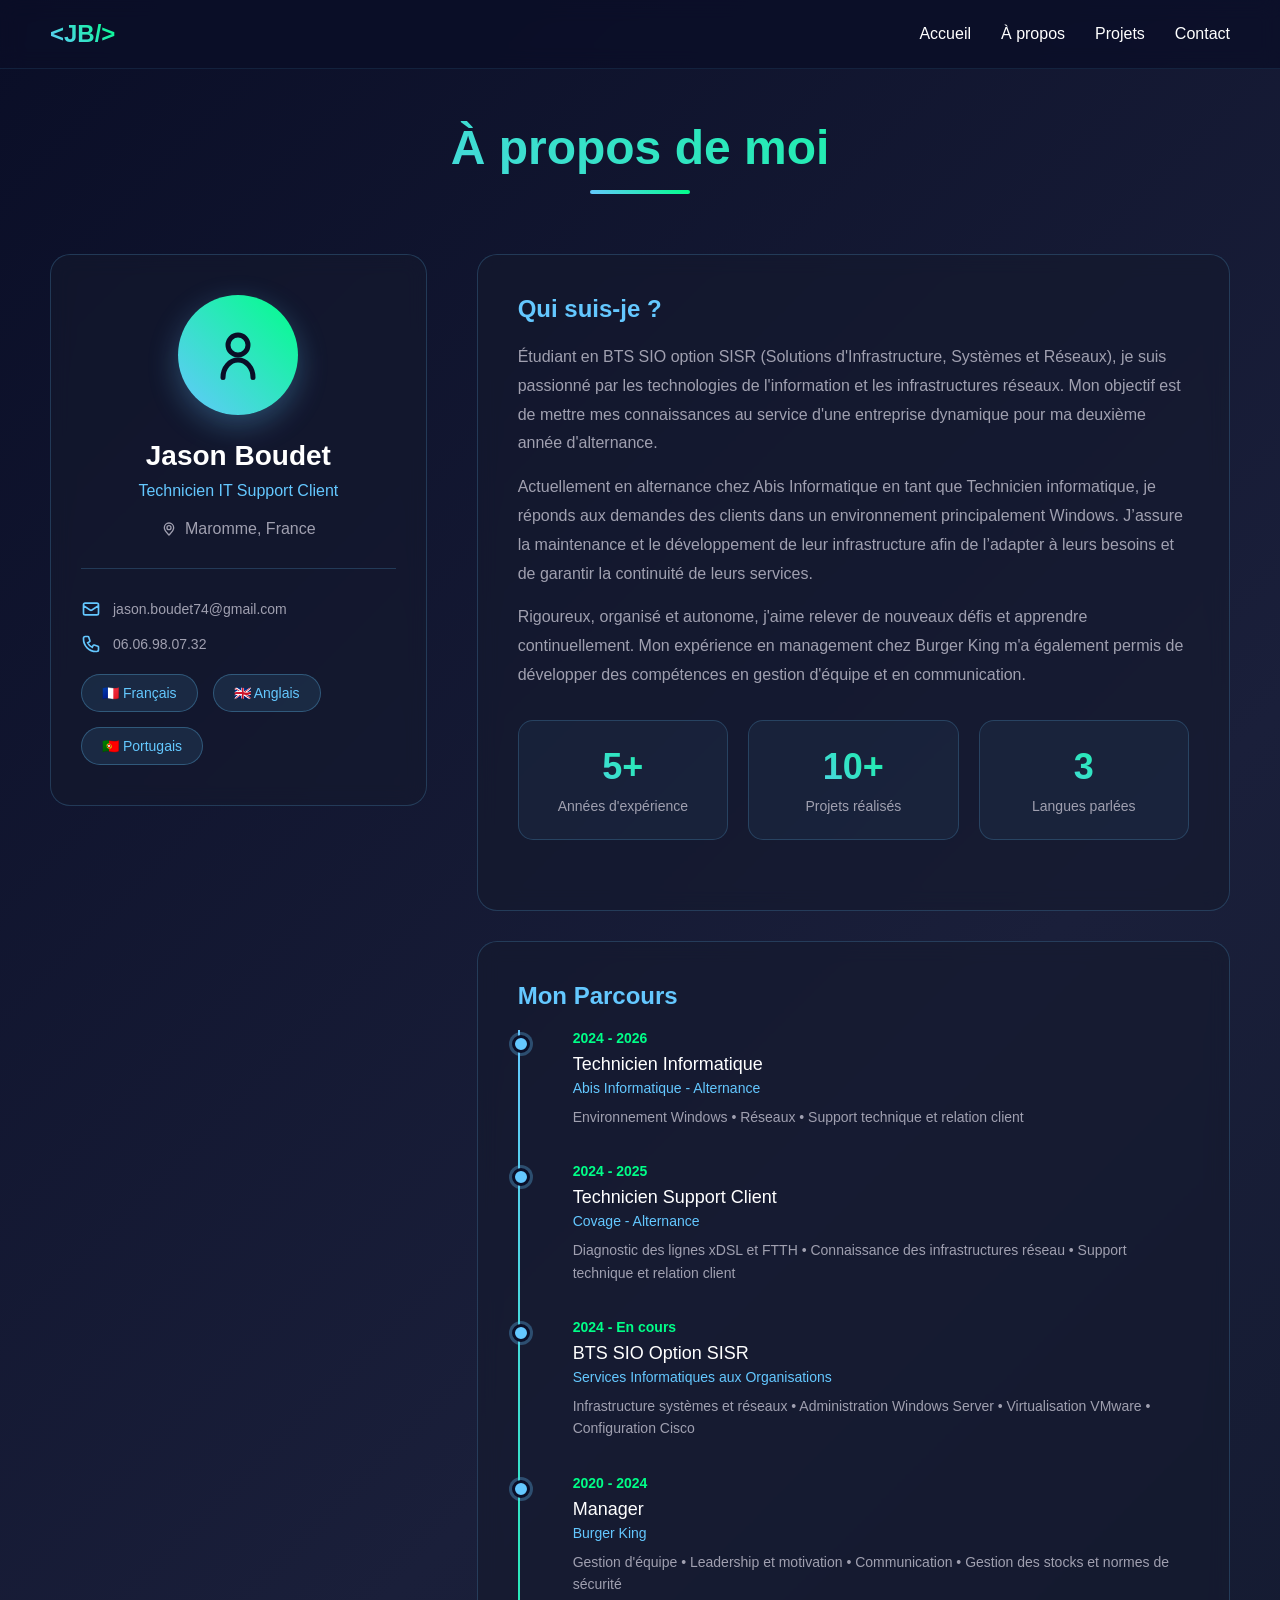
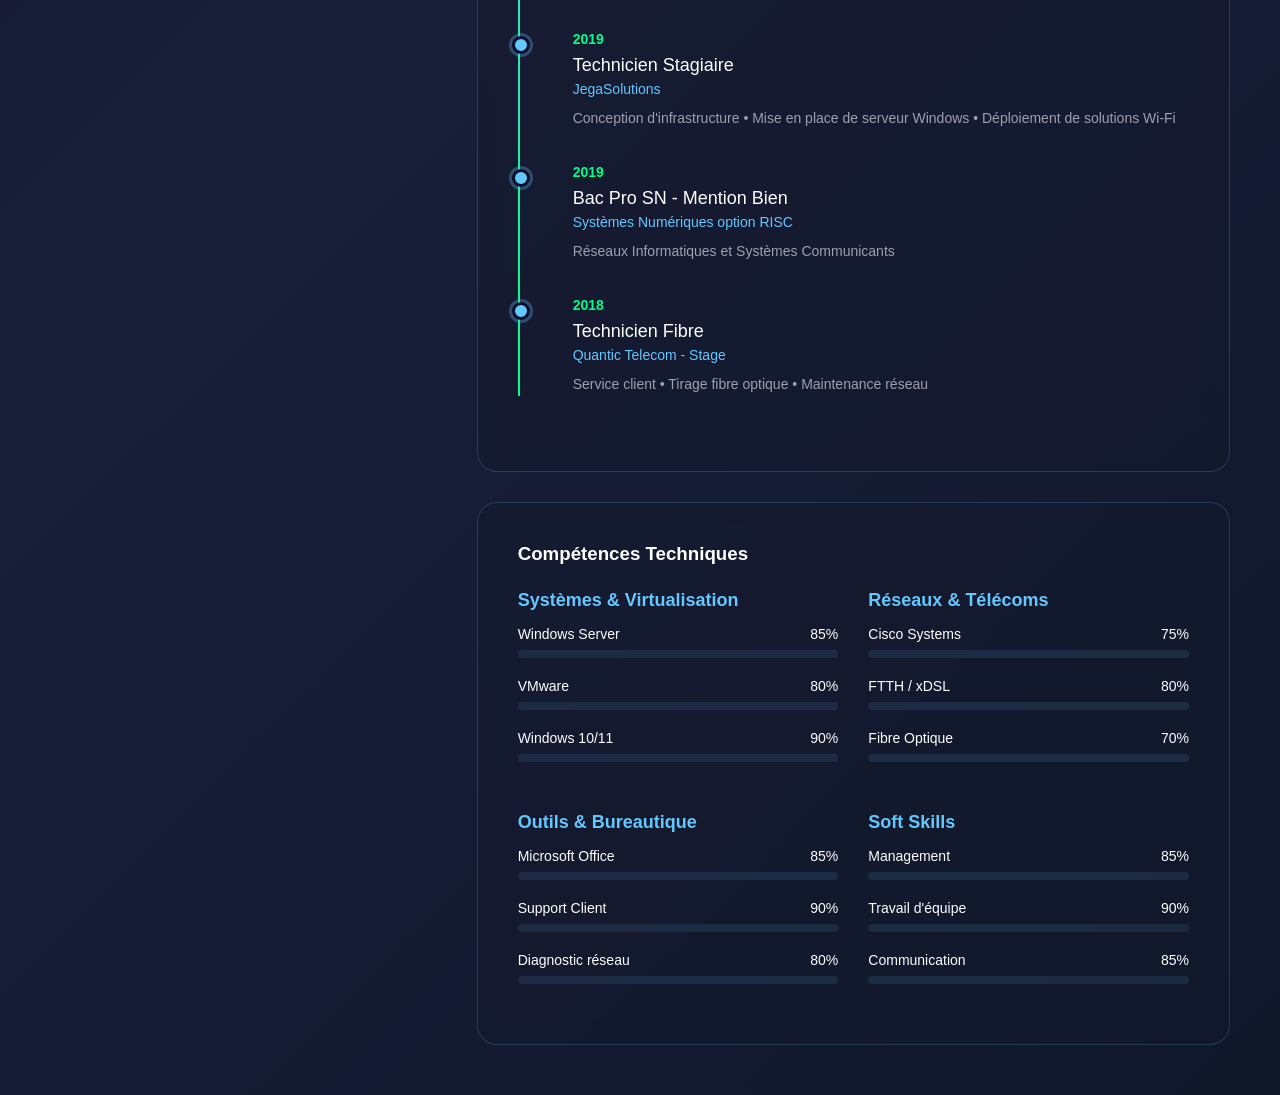
==== apropos.html @ 35ba8b25 "Add files via upload" ====
<!DOCTYPE html>
<html lang="fr">
<head>
    <meta charset="UTF-8">
    <meta name="viewport" content="width=device-width, initial-scale=1.0">
    <title>À propos - Jason Boudet</title>
    <link rel="stylesheet" href="index.css">
    <link rel="stylesheet" href="apropos.css">
</head>
<body>
    <div class="particles" id="particles"></div>
    
    <nav>
        <div class="logo">&lt;JB/&gt;</div>
        <ul class="nav-links">
            <li><a href="index.html">Accueil</a></li>
            <li><a href="about.html">À propos</a></li>
            <li><a href="ppe.html">Projets</a></li>
            <li><a href="contact.html">Contact</a></li>
        </ul>
    </nav>

    <section class="about-section">
        <div class="section-header">
            <h2 class="section-title">À propos de moi</h2>
            <div class="title-underline"></div>
        </div>

        <div class="about-container">
            <div class="about-left">
                <div class="profile-card">
                    <div class="profile-icon">
                        <svg viewBox="0 0 24 24" fill="none" xmlns="http://www.w3.org/2000/svg">
                            <circle cx="12" cy="8" r="4" stroke="currentColor" stroke-width="2"/>
                            <path d="M6 21C6 17.134 8.68629 14 12 14C15.3137 14 18 17.134 18 21" stroke="currentColor" stroke-width="2" stroke-linecap="round"/>
                        </svg>
                    </div>
                    <h3>Jason Boudet</h3>
                    <p class="role">Technicien IT Support Client</p>
                    <div class="location">
                        <svg width="16" height="16" viewBox="0 0 24 24" fill="none" xmlns="http://www.w3.org/2000/svg">
                            <path d="M12 21C15.5 17.4 19 14.1764 19 10.2C19 6.22355 15.866 3 12 3C8.13401 3 5 6.22355 5 10.2C5 14.1764 8.5 17.4 12 21Z" stroke="currentColor" stroke-width="2"/>
                            <circle cx="12" cy="10" r="3" stroke="currentColor" stroke-width="2"/>
                        </svg>
                        <span>Maromme, France</span>
                    </div>

                    <div class="contact-info">
                        <div class="contact-item">
                            <svg viewBox="0 0 24 24" fill="none" xmlns="http://www.w3.org/2000/svg">
                                <path d="M3 8L10.89 13.26C11.5334 13.672 12.4666 13.672 13.11 13.26L21 8M5 19H19C20.1046 19 21 18.1046 21 17V7C21 5.89543 20.1046 5 19 5H5C3.89543 5 3 5.89543 3 7V17C3 18.1046 3.89543 19 5 19Z" stroke="currentColor" stroke-width="2"/>
                            </svg>
                            <span>jason.boudet74@gmail.com</span>
                        </div>
                        <div class="contact-item">
                            <svg viewBox="0 0 24 24" fill="none" xmlns="http://www.w3.org/2000/svg">
                                <path d="M3 5C3 3.89543 3.89543 3 5 3H8.27924C8.70967 3 9.09181 3.27543 9.22792 3.68377L10.7257 8.17721C10.8831 8.64932 10.6694 9.16531 10.2243 9.38787L7.96701 10.5165C9.06925 12.9612 11.0388 14.9308 13.4835 16.033L14.6121 13.7757C14.8347 13.3306 15.3507 13.1169 15.8228 13.2743L20.3162 14.7721C20.7246 14.9082 21 15.2903 21 15.7208V19C21 20.1046 20.1046 21 19 21H18C9.71573 21 3 14.2843 3 6V5Z" stroke="currentColor" stroke-width="2"/>
                            </svg>
                            <span>06.06.98.07.32</span>
                        </div>
                    </div>

                    <div class="languages">
                        <div class="language-badge">🇫🇷 Français</div>
                        <div class="language-badge">🇬🇧 Anglais</div>
                        <div class="language-badge">🇵🇹 Portugais</div>
                    </div>
                </div>
            </div>

            <div class="about-right">
                <div class="about-content">
                    <h3>Qui suis-je ?</h3>
                    <p>
                        Étudiant en BTS SIO option SISR (Solutions d'Infrastructure, Systèmes et Réseaux), 
                        je suis passionné par les technologies de l'information et les infrastructures réseaux. 
                        Mon objectif est de mettre mes connaissances au service d'une entreprise dynamique pour ma deuxième année d'alternance.
                    </p>
                    <p>
                        Actuellement en alternance chez Abis Informatique en tant que Technicien informatique, 
                        je réponds aux demandes des clients dans un environnement principalement Windows. 
                        J’assure la maintenance et le développement de leur infrastructure afin de l’adapter à leurs besoins et de garantir la continuité de leurs services.
                    </p>
                    <p>
                        Rigoureux, organisé et autonome, j'aime relever de nouveaux défis et apprendre continuellement. 
                        Mon expérience en management chez Burger King m'a également permis de développer des compétences en 
                        gestion d'équipe et en communication.
                    </p>

                    <div class="stats-grid">
                        <div class="stat-card">
                            <div class="stat-number">5+</div>
                            <div class="stat-label">Années d'expérience</div>
                        </div>
                        <div class="stat-card">
                            <div class="stat-number">10+</div>
                            <div class="stat-label">Projets réalisés</div>
                        </div>
                        <div class="stat-card">
                            <div class="stat-number">3</div>
                            <div class="stat-label">Langues parlées</div>
                        </div>
                    </div>
                </div>

                <div class="about-content">
                    <h3>Mon Parcours</h3>
                    <div class="timeline">
                        <div class="timeline-item">
                            <div class="timeline-date">2024 - 2026</div>
                            <div class="timeline-title">Technicien Informatique</div>
                            <div class="timeline-company">Abis Informatique - Alternance</div>
                            <div class="timeline-desc">
                                Environnement Windows • Réseaux • Support technique et relation client 
                            </div>
                        </div>

                        <div class="timeline-item">
                            <div class="timeline-date">2024 - 2025</div>
                            <div class="timeline-title">Technicien Support Client</div>
                            <div class="timeline-company">Covage - Alternance</div>
                            <div class="timeline-desc">
                                Diagnostic des lignes xDSL et FTTH • Connaissance des infrastructures réseau • 
                                Support technique et relation client
                            </div>
                        </div>

                        <div class="timeline-item">
                            <div class="timeline-date">2024 - En cours</div>
                            <div class="timeline-title">BTS SIO Option SISR</div>
                            <div class="timeline-company">Services Informatiques aux Organisations</div>
                            <div class="timeline-desc">
                                Infrastructure systèmes et réseaux • Administration Windows Server • 
                                Virtualisation VMware • Configuration Cisco
                            </div>
                        </div>

                        <div class="timeline-item">
                            <div class="timeline-date">2020 - 2024</div>
                            <div class="timeline-title">Manager</div>
                            <div class="timeline-company">Burger King</div>
                            <div class="timeline-desc">
                                Gestion d'équipe • Leadership et motivation • Communication • 
                                Gestion des stocks et normes de sécurité
                            </div>
                        </div>

                        <div class="timeline-item">
                            <div class="timeline-date">2019</div>
                            <div class="timeline-title">Technicien Stagiaire</div>
                            <div class="timeline-company">JegaSolutions</div>
                            <div class="timeline-desc">
                                Conception d'infrastructure • Mise en place de serveur Windows • 
                                Déploiement de solutions Wi-Fi
                            </div>
                        </div>

                        <div class="timeline-item">
                            <div class="timeline-date">2019</div>
                            <div class="timeline-title">Bac Pro SN - Mention Bien</div>
                            <div class="timeline-company">Systèmes Numériques option RISC</div>
                            <div class="timeline-desc">
                                Réseaux Informatiques et Systèmes Communicants
                            </div>
                        </div>

                        <div class="timeline-item">
                            <div class="timeline-date">2018</div>
                            <div class="timeline-title">Technicien Fibre</div>
                            <div class="timeline-company">Quantic Telecom - Stage</div>
                            <div class="timeline-desc">
                                Service client • Tirage fibre optique • Maintenance réseau
                            </div>
                        </div>
                    </div>
                </div>

                <div class="skills-section">
                    <h3>Compétences Techniques</h3>
                    <div class="skills-grid">
                        <div class="skill-category">
                            <h4>Systèmes & Virtualisation</h4>
                            <div class="skill-item">
                                <div class="skill-name">
                                    <span>Windows Server</span>
                                    <span>85%</span>
                                </div>
                                <div class="skill-bar">
                                    <div class="skill-progress" style="width: 0%" data-width="85%"></div>
                                </div>
                            </div>
                            <div class="skill-item">
                                <div class="skill-name">
                                    <span>VMware</span>
                                    <span>80%</span>
                                </div>
                                <div class="skill-bar">
                                    <div class="skill-progress" style="width: 0%" data-width="80%"></div>
                                </div>
                            </div>
                            <div class="skill-item">
                                <div class="skill-name">
                                    <span>Windows 10/11</span>
                                    <span>90%</span>
                                </div>
                                <div class="skill-bar">
                                    <div class="skill-progress" style="width: 0%" data-width="90%"></div>
                                </div>
                            </div>
                        </div>

                        <div class="skill-category">
                            <h4>Réseaux & Télécoms</h4>
                            <div class="skill-item">
                                <div class="skill-name">
                                    <span>Cisco Systems</span>
                                    <span>75%</span>
                                </div>
                                <div class="skill-bar">
                                    <div class="skill-progress" style="width: 0%" data-width="75%"></div>
                                </div>
                            </div>
                            <div class="skill-item">
                                <div class="skill-name">
                                    <span>FTTH / xDSL</span>
                                    <span>80%</span>
                                </div>
                                <div class="skill-bar">
                                    <div class="skill-progress" style="width: 0%" data-width="80%"></div>
                                </div>
                            </div>
                            <div class="skill-item">
                                <div class="skill-name">
                                    <span>Fibre Optique</span>
                                    <span>70%</span>
                                </div>
                                <div class="skill-bar">
                                    <div class="skill-progress" style="width: 0%" data-width="70%"></div>
                                </div>
                            </div>
                        </div>

                        <div class="skill-category">
                            <h4>Outils & Bureautique</h4>
                            <div class="skill-item">
                                <div class="skill-name">
                                    <span>Microsoft Office</span>
                                    <span>85%</span>
                                </div>
                                <div class="skill-bar">
                                    <div class="skill-progress" style="width: 0%" data-width="85%"></div>
                                </div>
                            </div>
                            <div class="skill-item">
                                <div class="skill-name">
                                    <span>Support Client</span>
                                    <span>90%</span>
                                </div>
                                <div class="skill-bar">
                                    <div class="skill-progress" style="width: 0%" data-width="90%"></div>
                                </div>
                            </div>
                            <div class="skill-item">
                                <div class="skill-name">
                                    <span>Diagnostic réseau</span>
                                    <span>80%</span>
                                </div>
                                <div class="skill-bar">
                                    <div class="skill-progress" style="width: 0%" data-width="80%"></div>
                                </div>
                            </div>
                        </div>

                        <div class="skill-category">
                            <h4>Soft Skills</h4>
                            <div class="skill-item">
                                <div class="skill-name">
                                    <span>Management</span>
                                    <span>85%</span>
                                </div>
                                <div class="skill-bar">
                                    <div class="skill-progress" style="width: 0%" data-width="85%"></div>
                                </div>
                            </div>
                            <div class="skill-item">
                                <div class="skill-name">
                                    <span>Travail d'équipe</span>
                                    <span>90%</span>
                                </div>
                                <div class="skill-bar">
                                    <div class="skill-progress" style="width: 0%" data-width="90%"></div>
                                </div>
                            </div>
                            <div class="skill-item">
                                <div class="skill-name">
                                    <span>Communication</span>
                                    <span>85%</span>
                                </div>
                                <div class="skill-bar">
                                    <div class="skill-progress" style="width: 0%" data-width="85%"></div>
                                </div>
                            </div>
                        </div>
                    </div>
                </div>
            </div>
        </div>
    </section>
<script src="apropos.js"></script>

</body>
</html>
---- index.css ----
* {
            margin: 0;
            padding: 0;
            box-sizing: border-box;
        }

        body {
            font-family: 'Segoe UI', Tahoma, Geneva, Verdana, sans-serif;
            background: linear-gradient(135deg, #0a0e27 0%, #1a1f3a 50%, #0f1729 100%);
            color: #fff;
            overflow-x: hidden;
        }

        .particles {
            position: fixed;
            top: 0;
            left: 0;
            width: 100%;
            height: 100%;
            z-index: 0;
            pointer-events: none;
        }

        .particle {
            position: absolute;
            background: rgba(100, 200, 255, 0.5);
            border-radius: 50%;
            animation: float 15s infinite ease-in-out;
        }

        @keyframes float {
            0%, 100% { transform: translateY(0) translateX(0); opacity: 0; }
            10% { opacity: 1; }
            90% { opacity: 1; }
            100% { transform: translateY(-100vh) translateX(50px); opacity: 0; }
        }

        nav {
            position: fixed;
            top: 0;
            width: 100%;
            padding: 20px 50px;
            display: flex;
            justify-content: space-between;
            align-items: center;
            z-index: 1000;
            background: rgba(10, 14, 39, 0.8);
            backdrop-filter: blur(10px);
            border-bottom: 1px solid rgba(100, 200, 255, 0.1);
        }

        .logo {
            font-size: 24px;
            font-weight: bold;
            background: linear-gradient(45deg, #64c8ff, #00ff88);
            -webkit-background-clip: text;
            -webkit-text-fill-color: transparent;
            background-clip: text;
        }

        .nav-links {
            display: flex;
            gap: 30px;
            list-style: none;
        }

        .nav-links a {
            color: #fff;
            text-decoration: none;
            font-size: 16px;
            transition: all 0.3s;
            position: relative;
        }

        .nav-links a::after {
            content: '';
            position: absolute;
            bottom: -5px;
            left: 0;
            width: 0;
            height: 2px;
            background: linear-gradient(45deg, #64c8ff, #00ff88);
            transition: width 0.3s;
        }

        .nav-links a:hover::after {
            width: 100%;
        }

        .hero {
            position: relative;
            min-height: 100vh;
            display: flex;
            align-items: center;
            justify-content: center;
            padding: 100px 50px 50px;
            z-index: 1;
        }

        .hero-content {
            max-width: 1200px;
            display: grid;
            grid-template-columns: 1fr 1fr;
            gap: 80px;
            align-items: center;
        }

        .hero-text {
            opacity: 0;
            animation: fadeInUp 1s forwards 0.3s;
        }

        @keyframes fadeInUp {
            to {
                opacity: 1;
                transform: translateY(0);
            }
            from {
                opacity: 0;
                transform: translateY(30px);
            }
        }

        .hero-text h1 {
            font-size: 56px;
            margin-bottom: 20px;
            line-height: 1.2;
        }

        .gradient-text {
            background: linear-gradient(45deg, #64c8ff, #00ff88);
            -webkit-background-clip: text;
            -webkit-text-fill-color: transparent;
            background-clip: text;
        }

        .hero-text p {
            font-size: 20px;
            color: #a0a0b0;
            margin-bottom: 30px;
            line-height: 1.6;
        }

        .cta-buttons {
            display: flex;
            gap: 20px;
        }

        .btn {
            padding: 15px 35px;
            border: none;
            border-radius: 50px;
            font-size: 16px;
            font-weight: 600;
            cursor: pointer;
            transition: all 0.3s;
            text-decoration: none;
            display: inline-block;
        }

        .btn-primary {
            background: linear-gradient(45deg, #64c8ff, #00ff88);
            color: #0a0e27;
            box-shadow: 0 10px 30px rgba(100, 200, 255, 0.3);
        }

        .btn-primary:hover {
            transform: translateY(-3px);
            box-shadow: 0 15px 40px rgba(100, 200, 255, 0.5);
        }

        .btn-secondary {
            background: transparent;
            color: #fff;
            border: 2px solid #64c8ff;
        }

        .btn-secondary:hover {
            background: rgba(100, 200, 255, 0.1);
            transform: translateY(-3px);
        }

        .hero-visual {
            position: relative;
            opacity: 0;
            animation: fadeInUp 1s forwards 0.6s;
        }

        .code-window {
            background: rgba(20, 25, 45, 0.9);
            border-radius: 15px;
            padding: 20px;
            border: 1px solid rgba(100, 200, 255, 0.2);
            box-shadow: 0 20px 60px rgba(0, 0, 0, 0.5);
        }

        .window-header {
            display: flex;
            gap: 8px;
            margin-bottom: 15px;
        }

        .window-dot {
            width: 12px;
            height: 12px;
            border-radius: 50%;
        }

        .dot-red { background: #ff5f56; }
        .dot-yellow { background: #ffbd2e; }
        .dot-green { background: #27c93f; }

        .code-content {
            font-family: 'Courier New', monospace;
            font-size: 14px;
            line-height: 1.8;
            color: #64c8ff;
        }

        .code-line {
            opacity: 0;
            animation: typeIn 0.5s forwards;
        }

        .code-line:nth-child(1) { animation-delay: 1s; }
        .code-line:nth-child(2) { animation-delay: 1.3s; }
        .code-line:nth-child(3) { animation-delay: 1.6s; }
        .code-line:nth-child(4) { animation-delay: 1.9s; }
        .code-line:nth-child(5) { animation-delay: 2.2s; }

        @keyframes typeIn {
            to { opacity: 1; }
        }

        .keyword { color: #ff79c6; }
        .function { color: #50fa7b; }
        .string { color: #f1fa8c; }
        .comment { color: #6272a4; }

        .skills-badges {
            display: flex;
            flex-wrap: wrap;
            gap: 10px;
            margin-top: 30px;
        }

        .badge {
            padding: 8px 16px;
            background: rgba(100, 200, 255, 0.1);
            border: 1px solid rgba(100, 200, 255, 0.3);
            border-radius: 20px;
            font-size: 14px;
            color: #64c8ff;
            transition: all 0.3s;
        }

        .badge:hover {
            background: rgba(100, 200, 255, 0.2);
            transform: translateY(-2px);
        }

        .floating-shapes {
            position: absolute;
            width: 100%;
            height: 100%;
            pointer-events: none;
        }

        .shape {
            position: absolute;
            border: 2px solid rgba(100, 200, 255, 0.2);
            border-radius: 20px;
            animation: rotate 20s infinite linear;
        }

        .shape1 {
            width: 200px;
            height: 200px;
            top: 10%;
            right: 10%;
            animation-duration: 25s;
        }

        .shape2 {
            width: 150px;
            height: 150px;
            bottom: 15%;
            left: 5%;
            animation-duration: 30s;
            animation-direction: reverse;
        }

        @keyframes rotate {
            from { transform: rotate(0deg); }
            to { transform: rotate(360deg); }
        }

        @media (max-width: 968px) {
            .hero-content {
                grid-template-columns: 1fr;
                gap: 50px;
            }

            .hero-text h1 {
                font-size: 40px;
            }

            nav {
                padding: 20px 30px;
            }

            .nav-links {
                gap: 15px;
            }
        }
---- apropos.css ----
* {
            margin: 0;
            padding: 0;
            box-sizing: border-box;
        }

        body {
            font-family: 'Segoe UI', Tahoma, Geneva, Verdana, sans-serif;
            background: linear-gradient(135deg, #0a0e27 0%, #1a1f3a 50%, #0f1729 100%);
            color: #fff;
            overflow-x: hidden;
        }

        .particles {
            position: fixed;
            top: 0;
            left: 0;
            width: 100%;
            height: 100%;
            z-index: 0;
            pointer-events: none;
        }

        .particle {
            position: absolute;
            background: rgba(100, 200, 255, 0.5);
            border-radius: 50%;
            animation: float 15s infinite ease-in-out;
        }

        @keyframes float {
            0%, 100% { transform: translateY(0) translateX(0); opacity: 0; }
            10% { opacity: 1; }
            90% { opacity: 1; }
            100% { transform: translateY(-100vh) translateX(50px); opacity: 0; }
        }

        nav {
            position: fixed;
            top: 0;
            width: 100%;
            padding: 20px 50px;
            display: flex;
            justify-content: space-between;
            align-items: center;
            z-index: 1000;
            background: rgba(10, 14, 39, 0.8);
            backdrop-filter: blur(10px);
            border-bottom: 1px solid rgba(100, 200, 255, 0.1);
        }

        .logo {
            font-size: 24px;
            font-weight: bold;
            background: linear-gradient(45deg, #64c8ff, #00ff88);
            -webkit-background-clip: text;
            -webkit-text-fill-color: transparent;
            background-clip: text;
        }

        .nav-links {
            display: flex;
            gap: 30px;
            list-style: none;
        }

        .nav-links a {
            color: #fff;
            text-decoration: none;
            font-size: 16px;
            transition: all 0.3s;
            position: relative;
        }

        .nav-links a::after {
            content: '';
            position: absolute;
            bottom: -5px;
            left: 0;
            width: 0;
            height: 2px;
            background: linear-gradient(45deg, #64c8ff, #00ff88);
            transition: width 0.3s;
        }

        .nav-links a:hover::after {
            width: 100%;
        }

        .about-section {
            position: relative;
            min-height: 100vh;
            padding: 120px 50px 50px;
            z-index: 1;
        }

        .section-header {
            text-align: center;
            margin-bottom: 60px;
            animation: fadeInDown 0.8s ease-out;
        }

        @keyframes fadeInDown {
            from {
                opacity: 0;
                transform: translateY(-30px);
            }
            to {
                opacity: 1;
                transform: translateY(0);
            }
        }

        .section-title {
            font-size: 48px;
            margin-bottom: 15px;
            background: linear-gradient(45deg, #64c8ff, #00ff88);
            -webkit-background-clip: text;
            -webkit-text-fill-color: transparent;
            background-clip: text;
        }

        .title-underline {
            width: 100px;
            height: 4px;
            background: linear-gradient(45deg, #64c8ff, #00ff88);
            margin: 0 auto;
            border-radius: 2px;
        }

        .about-container {
            max-width: 1200px;
            margin: 0 auto;
            display: grid;
            grid-template-columns: 1fr 2fr;
            gap: 50px;
            align-items: start;
        }

        .about-left {
            animation: fadeInLeft 1s ease-out;
        }

        @keyframes fadeInLeft {
            from {
                opacity: 0;
                transform: translateX(-30px);
            }
            to {
                opacity: 1;
                transform: translateX(0);
            }
        }

        .profile-card {
            background: rgba(20, 25, 45, 0.6);
            border: 1px solid rgba(100, 200, 255, 0.2);
            border-radius: 20px;
            padding: 40px 30px;
            text-align: center;
            backdrop-filter: blur(10px);
            position: sticky;
            top: 120px;
        }

        .profile-icon {
            width: 120px;
            height: 120px;
            margin: 0 auto 25px;
            background: linear-gradient(45deg, #64c8ff, #00ff88);
            border-radius: 50%;
            display: flex;
            align-items: center;
            justify-content: center;
            color: #0a0e27;
            box-shadow: 0 10px 30px rgba(100, 200, 255, 0.3);
        }

        .profile-icon svg {
            width: 60px;
            height: 60px;
        }

        .profile-card h3 {
            font-size: 28px;
            margin-bottom: 10px;
        }

        .role {
            color: #64c8ff;
            font-size: 16px;
            margin-bottom: 20px;
        }

        .location {
            display: flex;
            align-items: center;
            justify-content: center;
            gap: 8px;
            color: #a0a0b0;
            margin-bottom: 25px;
        }

        .contact-info {
            margin-top: 30px;
            padding-top: 30px;
            border-top: 1px solid rgba(100, 200, 255, 0.2);
        }

        .contact-item {
            display: flex;
            align-items: center;
            gap: 12px;
            margin-bottom: 15px;
            color: #a0a0b0;
            font-size: 14px;
        }

        .contact-item svg {
            width: 20px;
            height: 20px;
            color: #64c8ff;
        }

        .about-right {
            animation: fadeInRight 1s ease-out;
        }

        @keyframes fadeInRight {
            from {
                opacity: 0;
                transform: translateX(30px);
            }
            to {
                opacity: 1;
                transform: translateX(0);
            }
        }

        .about-content {
            background: rgba(20, 25, 45, 0.6);
            border: 1px solid rgba(100, 200, 255, 0.2);
            border-radius: 20px;
            padding: 40px;
            margin-bottom: 30px;
            backdrop-filter: blur(10px);
        }

        .about-content h3 {
            font-size: 24px;
            margin-bottom: 20px;
            color: #64c8ff;
        }

        .about-content p {
            color: #a0a0b0;
            line-height: 1.8;
            margin-bottom: 15px;
        }

        .stats-grid {
            display: grid;
            grid-template-columns: repeat(3, 1fr);
            gap: 20px;
            margin: 30px 0;
        }

        .stat-card {
            background: rgba(100, 200, 255, 0.05);
            border: 1px solid rgba(100, 200, 255, 0.2);
            border-radius: 15px;
            padding: 25px;
            text-align: center;
            transition: all 0.3s;
        }

        .stat-card:hover {
            transform: translateY(-5px);
            background: rgba(100, 200, 255, 0.1);
            box-shadow: 0 10px 30px rgba(100, 200, 255, 0.2);
        }

        .stat-number {
            font-size: 36px;
            font-weight: bold;
            background: linear-gradient(45deg, #64c8ff, #00ff88);
            -webkit-background-clip: text;
            -webkit-text-fill-color: transparent;
            background-clip: text;
            margin-bottom: 10px;
        }

        .stat-label {
            color: #a0a0b0;
            font-size: 14px;
        }

        .timeline {
            position: relative;
            padding-left: 40px;
        }

        .timeline::before {
            content: '';
            position: absolute;
            left: 0;
            top: 0;
            bottom: 0;
            width: 2px;
            background: linear-gradient(180deg, #64c8ff, #00ff88);
        }

        .timeline-item {
            position: relative;
            margin-bottom: 35px;
            padding-left: 15px;
        }

        .timeline-item::before {
            content: '';
            position: absolute;
            left: -46px;
            top: 5px;
            width: 12px;
            height: 12px;
            background: #64c8ff;
            border-radius: 50%;
            border: 3px solid #0a0e27;
            box-shadow: 0 0 0 3px rgba(100, 200, 255, 0.3);
        }

        .timeline-date {
            color: #00ff88;
            font-size: 14px;
            font-weight: 600;
            margin-bottom: 8px;
        }

        .timeline-title {
            font-size: 18px;
            margin-bottom: 5px;
        }

        .timeline-company {
            color: #64c8ff;
            font-size: 14px;
            margin-bottom: 10px;
        }

        .timeline-desc {
            color: #a0a0b0;
            font-size: 14px;
            line-height: 1.6;
        }

        .skills-section {
            background: rgba(20, 25, 45, 0.6);
            border: 1px solid rgba(100, 200, 255, 0.2);
            border-radius: 20px;
            padding: 40px;
            backdrop-filter: blur(10px);
        }

        .skills-grid {
            display: grid;
            grid-template-columns: repeat(2, 1fr);
            gap: 30px;
            margin-top: 25px;
        }

        .skill-category h4 {
            color: #64c8ff;
            margin-bottom: 15px;
            font-size: 18px;
        }

        .skill-item {
            margin-bottom: 20px;
        }

        .skill-name {
            display: flex;
            justify-content: space-between;
            margin-bottom: 8px;
            color: #fff;
            font-size: 14px;
        }

        .skill-bar {
            width: 100%;
            height: 8px;
            background: rgba(100, 200, 255, 0.1);
            border-radius: 10px;
            overflow: hidden;
        }

        .skill-progress {
            height: 100%;
            background: linear-gradient(90deg, #64c8ff, #00ff88);
            border-radius: 10px;
            transition: width 1.5s ease-out;
            box-shadow: 0 0 10px rgba(100, 200, 255, 0.5);
        }

        .languages {
            display: flex;
            gap: 15px;
            flex-wrap: wrap;
            margin-top: 20px;
        }

        .language-badge {
            padding: 10px 20px;
            background: rgba(100, 200, 255, 0.1);
            border: 1px solid rgba(100, 200, 255, 0.3);
            border-radius: 25px;
            font-size: 14px;
            color: #64c8ff;
            display: flex;
            align-items: center;
            gap: 8px;
        }

        @media (max-width: 968px) {
            .about-container {
                grid-template-columns: 1fr;
            }

            .profile-card {
                position: relative;
                top: 0;
            }

            .stats-grid {
                grid-template-columns: 1fr;
            }

            .skills-grid {
                grid-template-columns: 1fr;
            }

            nav {
                padding: 20px 30px;
            }

            .about-section {
                padding: 120px 30px 50px;
            }
        }
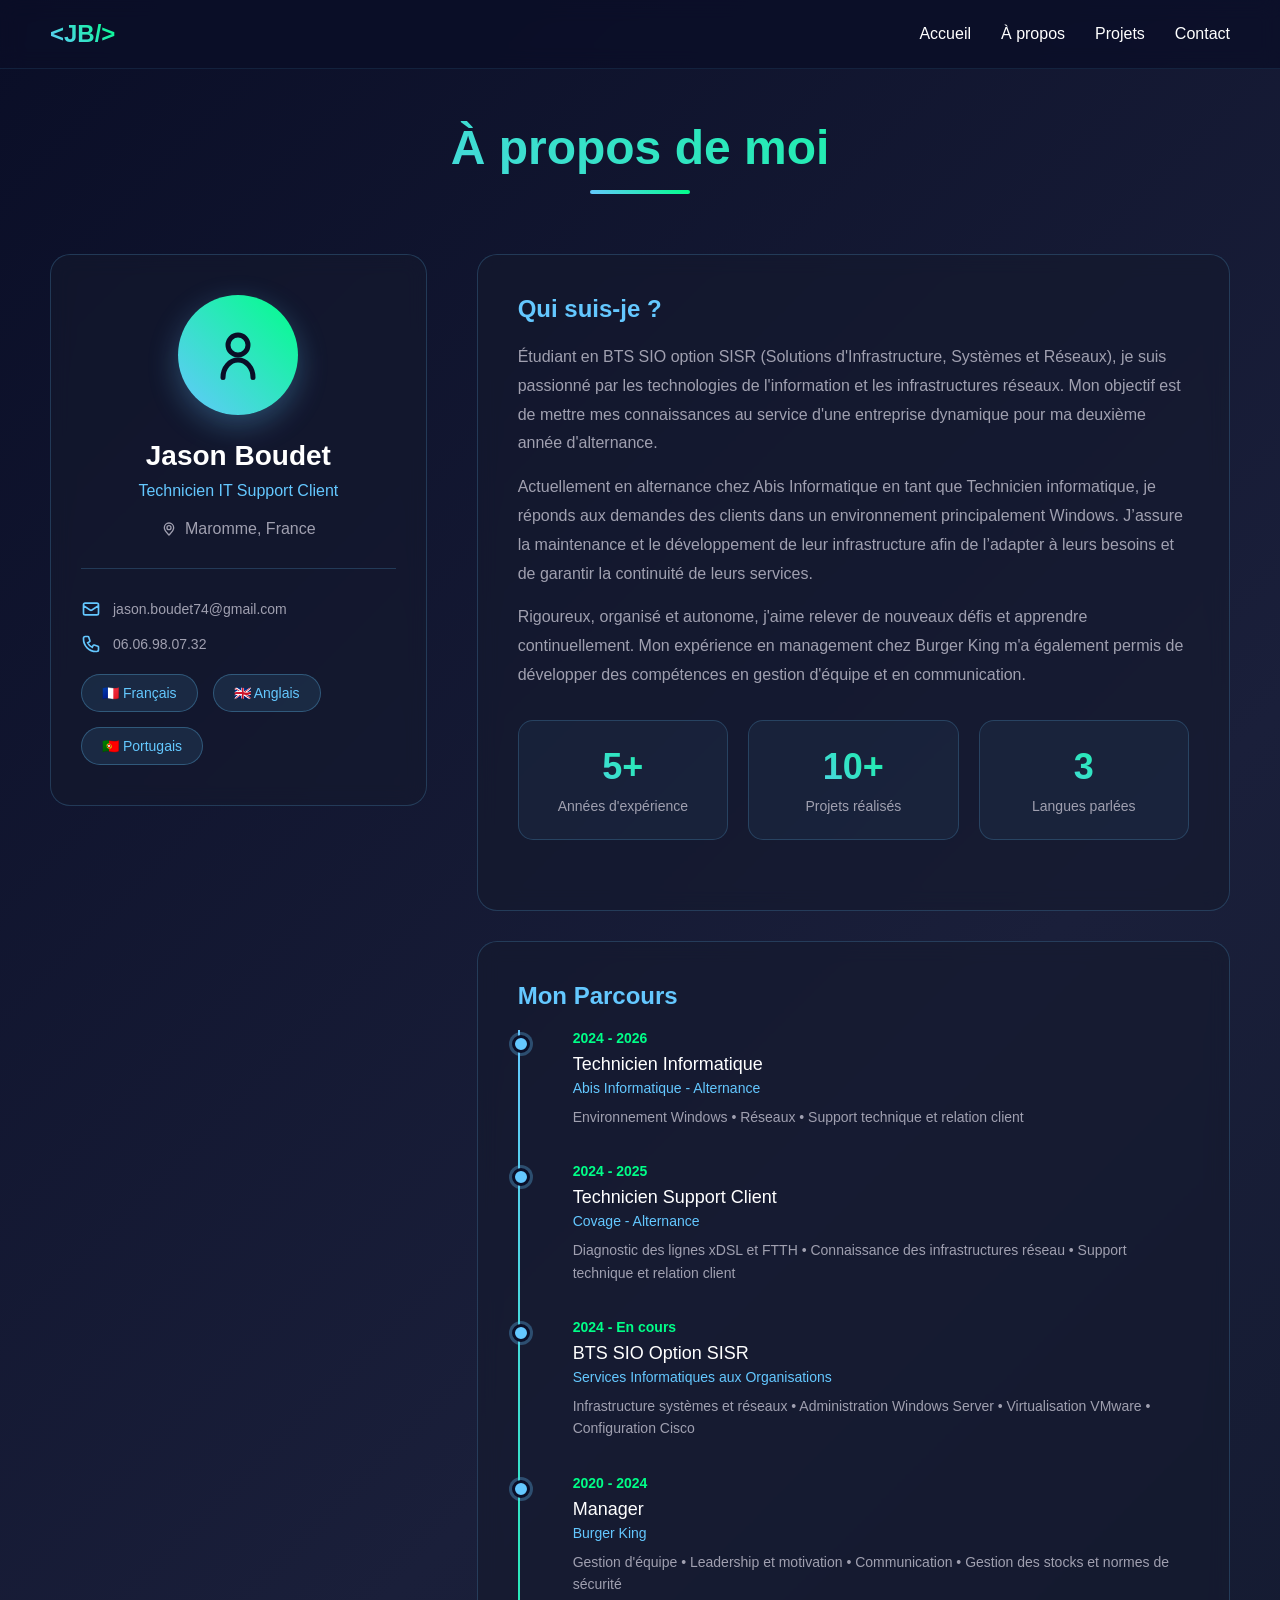
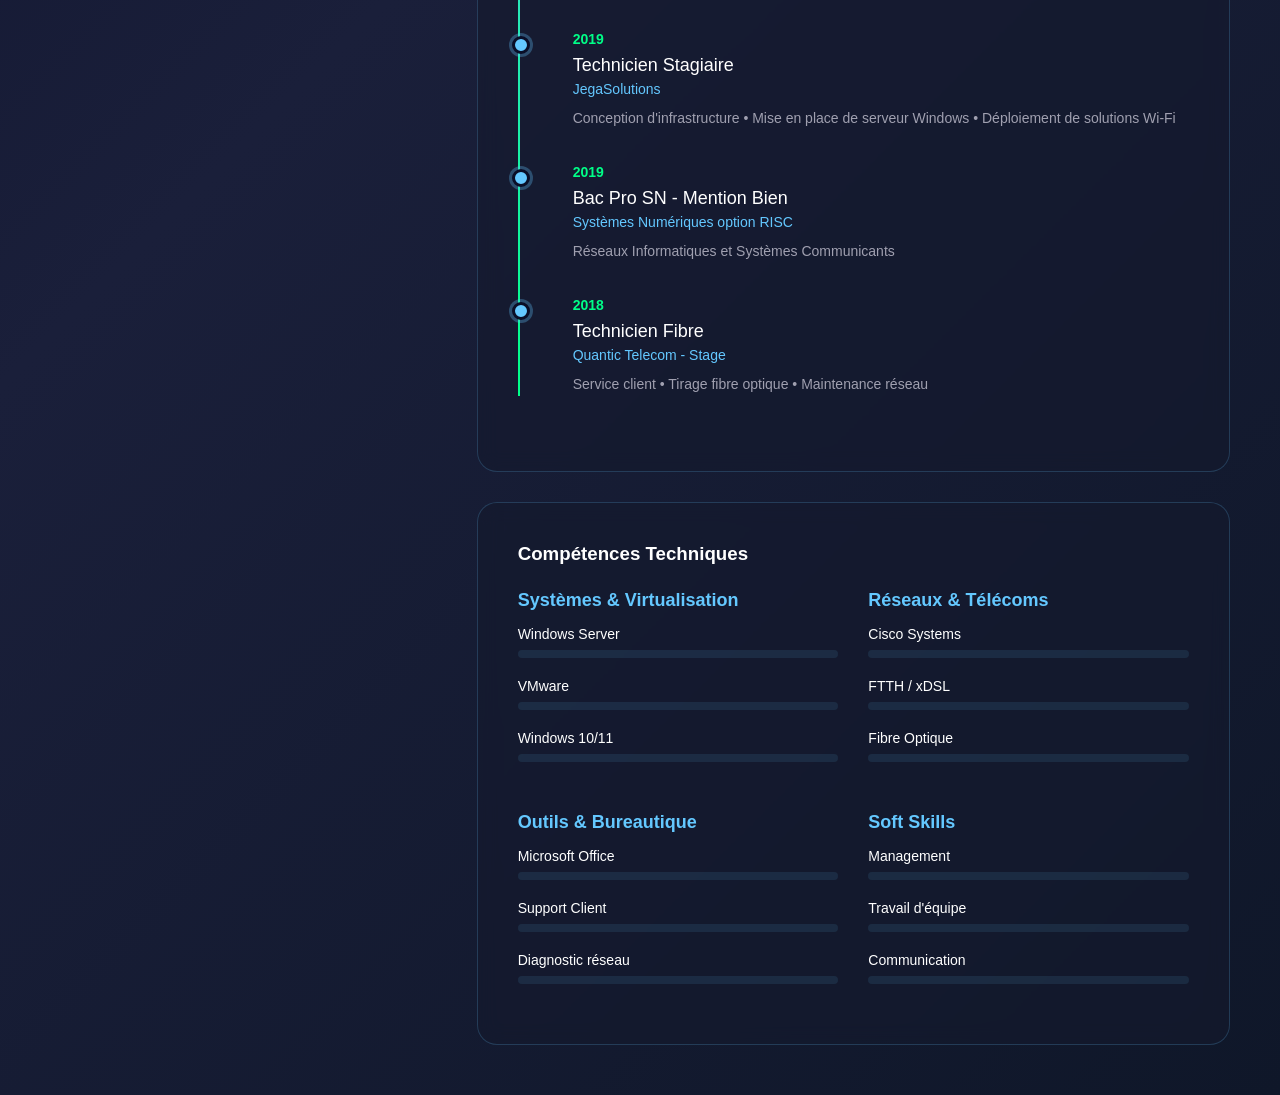
==== commit ae6ab510: "Update apropos.html" ====
--- a/apropos.html
+++ b/apropos.html
@@ -16,6 +16,7 @@
             <li><a href="index.html">Accueil</a></li>
             <li><a href="about.html">À propos</a></li>
             <li><a href="ppe.html">Projets</a></li>
+            
             <li><a href="contact.html">Contact</a></li>
         </ul>
     </nav>
@@ -183,7 +184,6 @@
                             <div class="skill-item">
                                 <div class="skill-name">
                                     <span>Windows Server</span>
-                                    <span>85%</span>
                                 </div>
                                 <div class="skill-bar">
                                     <div class="skill-progress" style="width: 0%" data-width="85%"></div>
@@ -192,7 +192,6 @@
                             <div class="skill-item">
                                 <div class="skill-name">
                                     <span>VMware</span>
-                                    <span>80%</span>
                                 </div>
                                 <div class="skill-bar">
                                     <div class="skill-progress" style="width: 0%" data-width="80%"></div>
@@ -201,7 +200,6 @@
                             <div class="skill-item">
                                 <div class="skill-name">
                                     <span>Windows 10/11</span>
-                                    <span>90%</span>
                                 </div>
                                 <div class="skill-bar">
                                     <div class="skill-progress" style="width: 0%" data-width="90%"></div>
@@ -214,7 +212,6 @@
                             <div class="skill-item">
                                 <div class="skill-name">
                                     <span>Cisco Systems</span>
-                                    <span>75%</span>
                                 </div>
                                 <div class="skill-bar">
                                     <div class="skill-progress" style="width: 0%" data-width="75%"></div>
@@ -223,7 +220,6 @@
                             <div class="skill-item">
                                 <div class="skill-name">
                                     <span>FTTH / xDSL</span>
-                                    <span>80%</span>
                                 </div>
                                 <div class="skill-bar">
                                     <div class="skill-progress" style="width: 0%" data-width="80%"></div>
@@ -232,7 +228,6 @@
                             <div class="skill-item">
                                 <div class="skill-name">
                                     <span>Fibre Optique</span>
-                                    <span>70%</span>
                                 </div>
                                 <div class="skill-bar">
                                     <div class="skill-progress" style="width: 0%" data-width="70%"></div>
@@ -245,7 +240,6 @@
                             <div class="skill-item">
                                 <div class="skill-name">
                                     <span>Microsoft Office</span>
-                                    <span>85%</span>
                                 </div>
                                 <div class="skill-bar">
                                     <div class="skill-progress" style="width: 0%" data-width="85%"></div>
@@ -254,7 +248,6 @@
                             <div class="skill-item">
                                 <div class="skill-name">
                                     <span>Support Client</span>
-                                    <span>90%</span>
                                 </div>
                                 <div class="skill-bar">
                                     <div class="skill-progress" style="width: 0%" data-width="90%"></div>
@@ -263,7 +256,6 @@
                             <div class="skill-item">
                                 <div class="skill-name">
                                     <span>Diagnostic réseau</span>
-                                    <span>80%</span>
                                 </div>
                                 <div class="skill-bar">
                                     <div class="skill-progress" style="width: 0%" data-width="80%"></div>
@@ -276,7 +268,6 @@
                             <div class="skill-item">
                                 <div class="skill-name">
                                     <span>Management</span>
-                                    <span>85%</span>
                                 </div>
                                 <div class="skill-bar">
                                     <div class="skill-progress" style="width: 0%" data-width="85%"></div>
@@ -285,7 +276,6 @@
                             <div class="skill-item">
                                 <div class="skill-name">
                                     <span>Travail d'équipe</span>
-                                    <span>90%</span>
                                 </div>
                                 <div class="skill-bar">
                                     <div class="skill-progress" style="width: 0%" data-width="90%"></div>
@@ -294,7 +284,6 @@
                             <div class="skill-item">
                                 <div class="skill-name">
                                     <span>Communication</span>
-                                    <span>85%</span>
                                 </div>
                                 <div class="skill-bar">
                                     <div class="skill-progress" style="width: 0%" data-width="85%"></div>
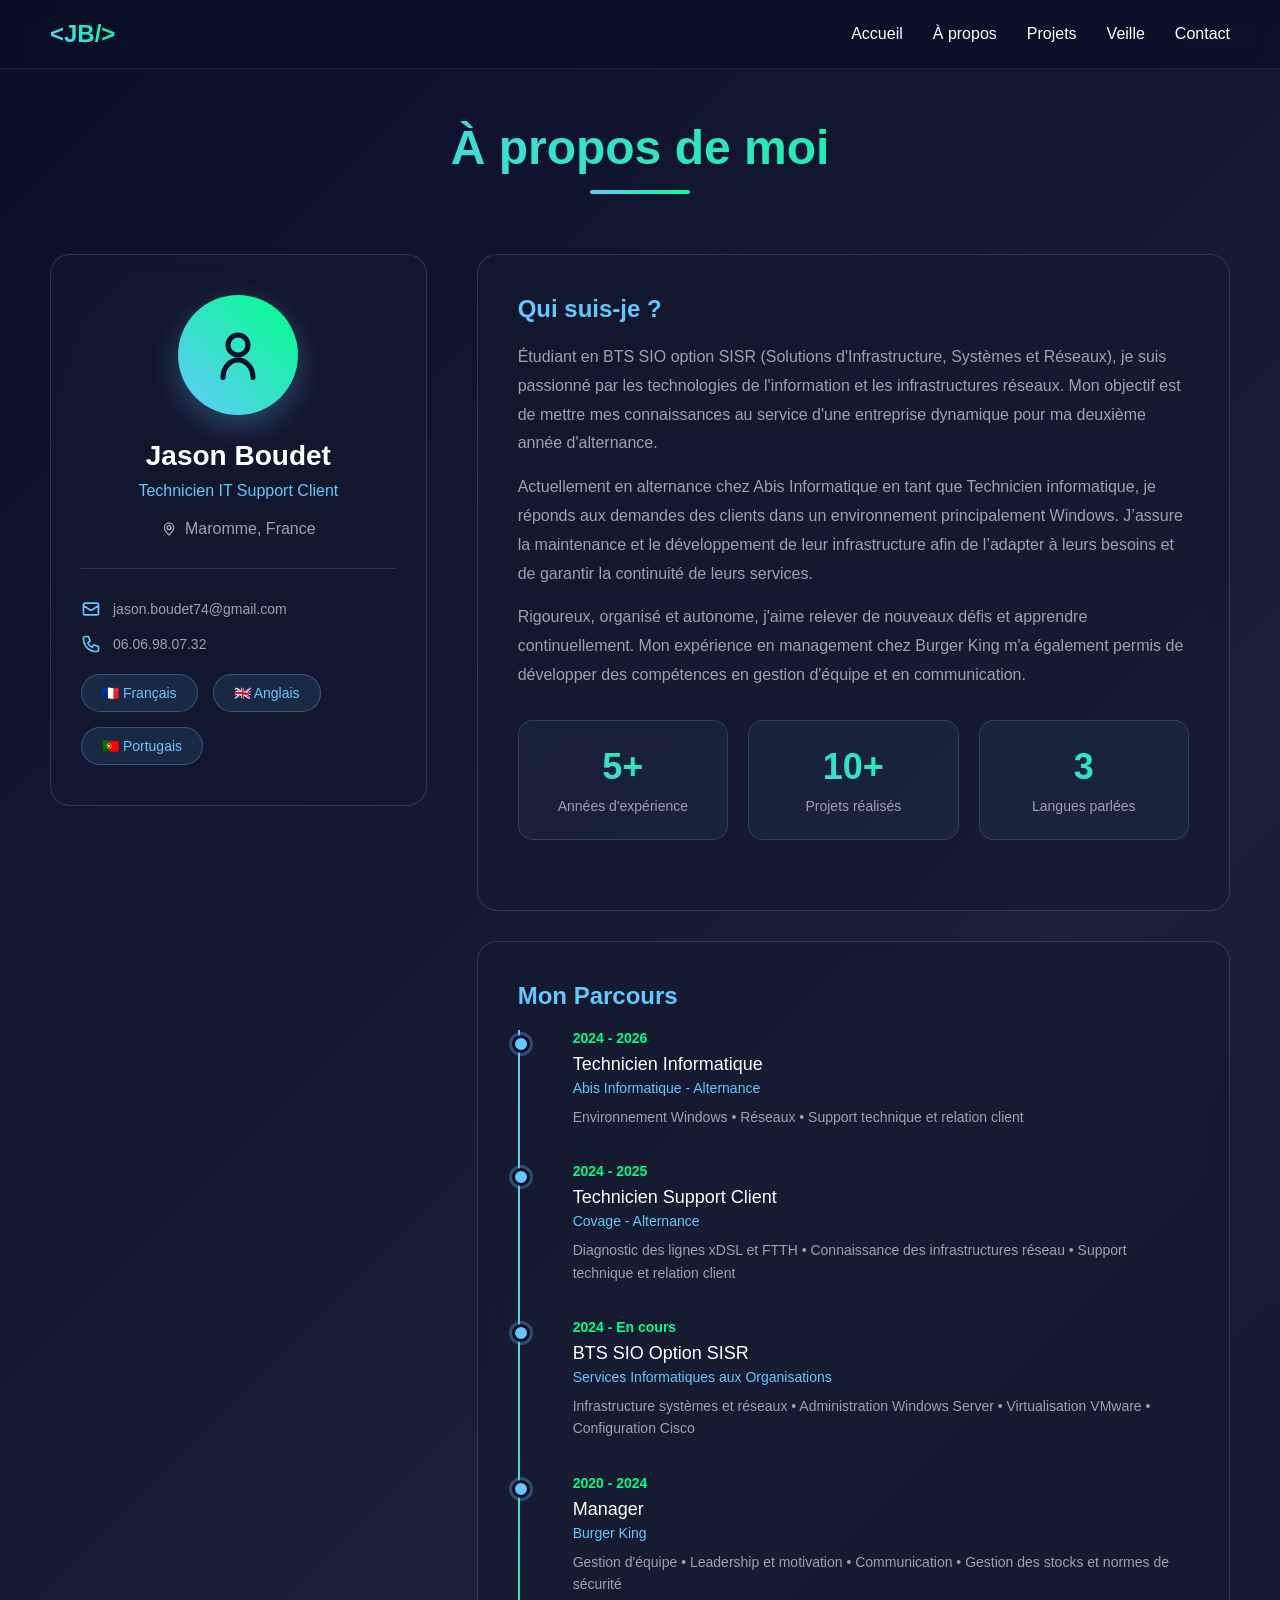
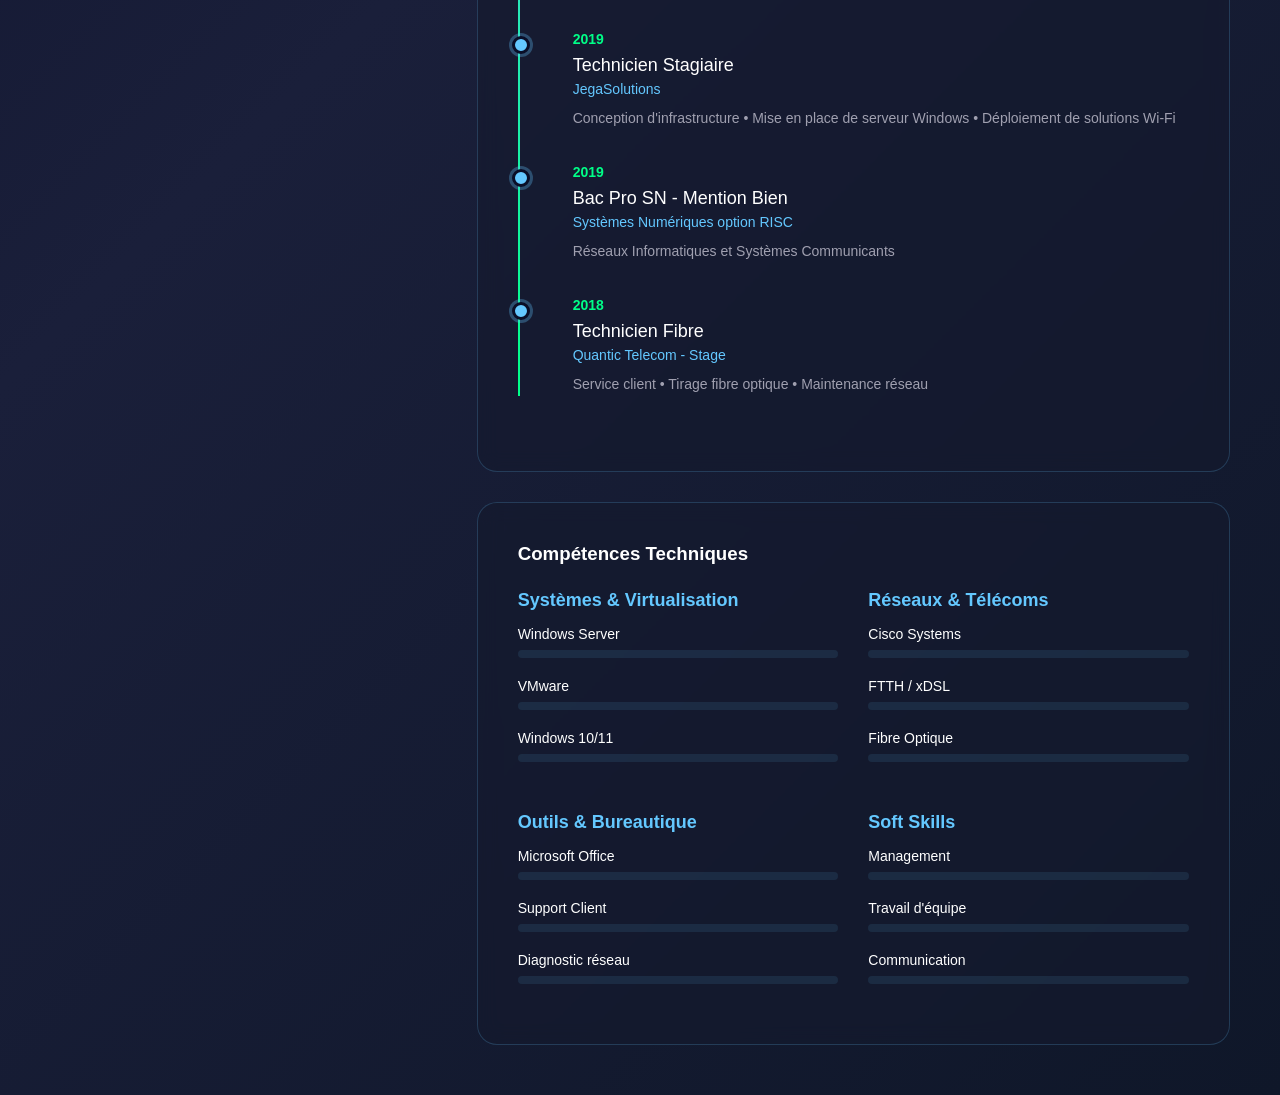
==== commit cb6378ec: "Update apropos.html" ====
--- a/apropos.html
+++ b/apropos.html
@@ -16,7 +16,7 @@
             <li><a href="index.html">Accueil</a></li>
             <li><a href="about.html">À propos</a></li>
             <li><a href="ppe.html">Projets</a></li>
-            
+            <li><a href="ppe.html">Veille</a></li>
             <li><a href="contact.html">Contact</a></li>
         </ul>
     </nav>
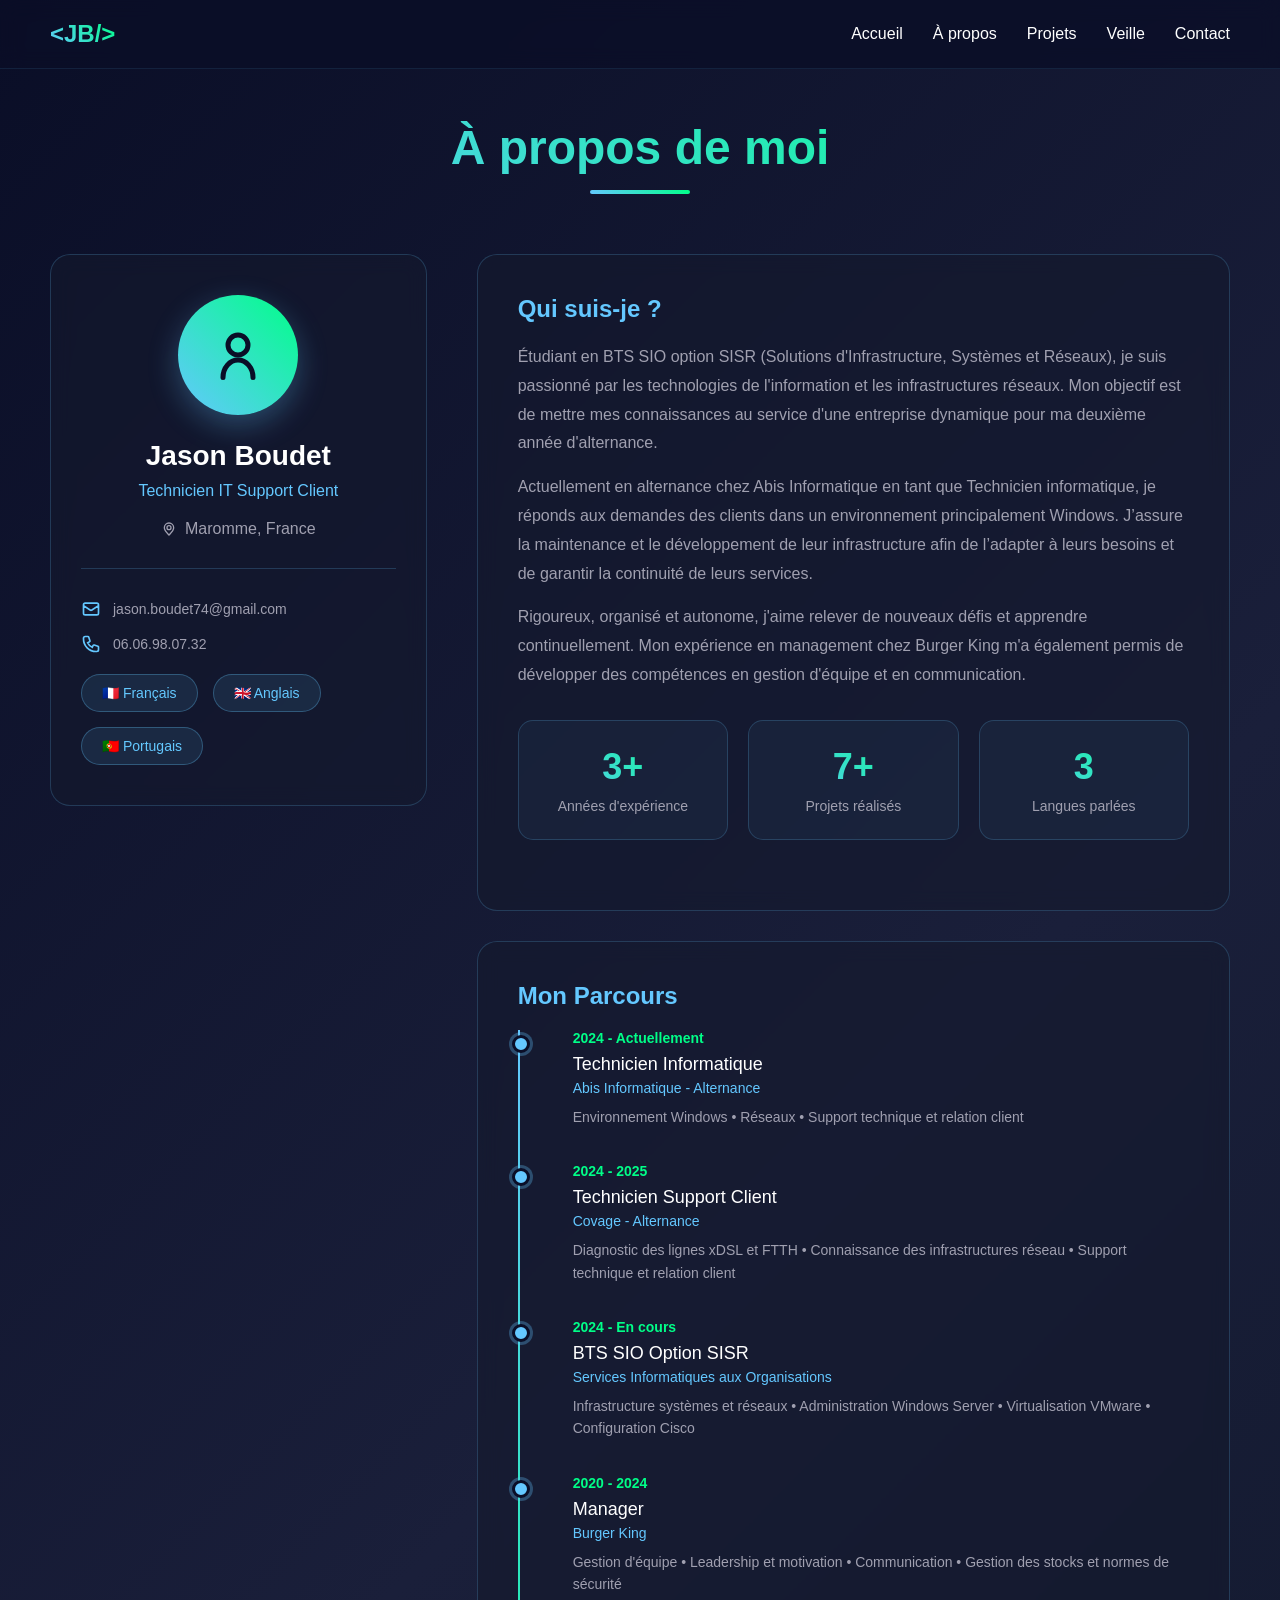
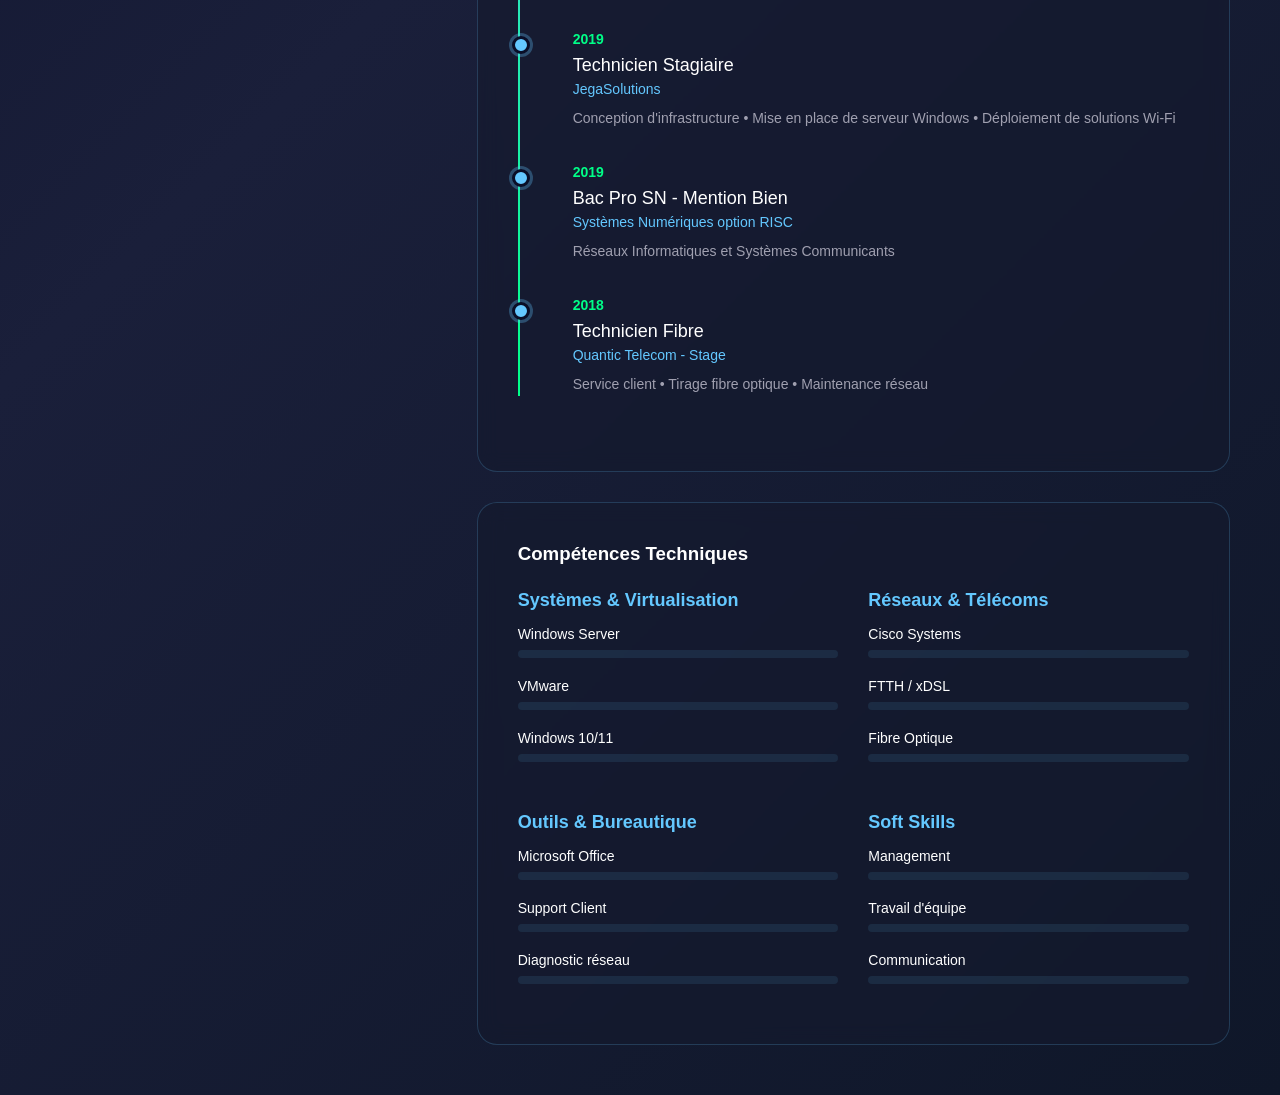
==== commit 2fdfd5d7: "Update apropos.html" ====
--- a/apropos.html
+++ b/apropos.html
@@ -16,7 +16,7 @@
             <li><a href="index.html">Accueil</a></li>
             <li><a href="about.html">À propos</a></li>
             <li><a href="ppe.html">Projets</a></li>
-            <li><a href="ppe.html">Veille</a></li>
+            <li><a href="veille.html">Veille</a></li>
             <li><a href="contact.html">Contact</a></li>
         </ul>
     </nav>
@@ -90,11 +90,11 @@
 
                     <div class="stats-grid">
                         <div class="stat-card">
-                            <div class="stat-number">5+</div>
+                            <div class="stat-number">3+</div>
                             <div class="stat-label">Années d'expérience</div>
                         </div>
                         <div class="stat-card">
-                            <div class="stat-number">10+</div>
+                            <div class="stat-number">7+</div>
                             <div class="stat-label">Projets réalisés</div>
                         </div>
                         <div class="stat-card">
@@ -108,7 +108,7 @@
                     <h3>Mon Parcours</h3>
                     <div class="timeline">
                         <div class="timeline-item">
-                            <div class="timeline-date">2024 - 2026</div>
+                            <div class="timeline-date">2024 - Actuellement</div>
                             <div class="timeline-title">Technicien Informatique</div>
                             <div class="timeline-company">Abis Informatique - Alternance</div>
                             <div class="timeline-desc">
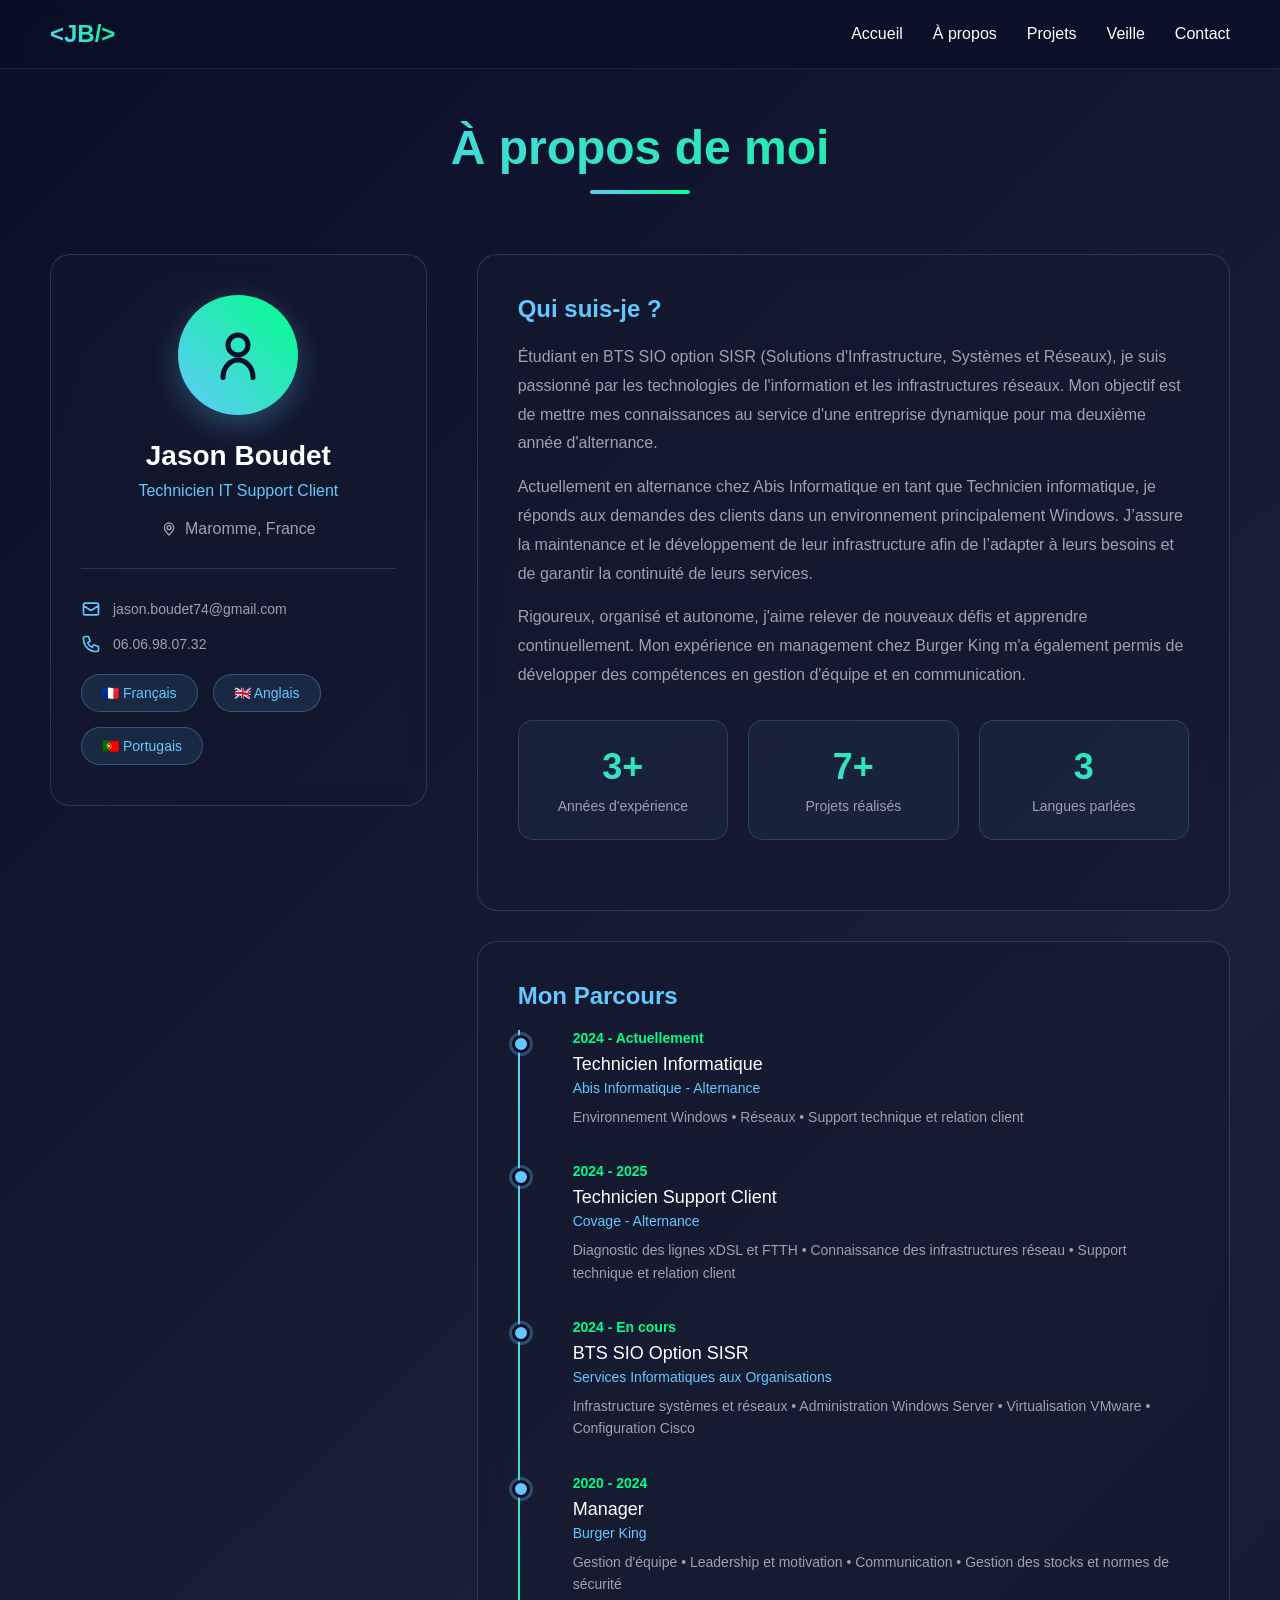
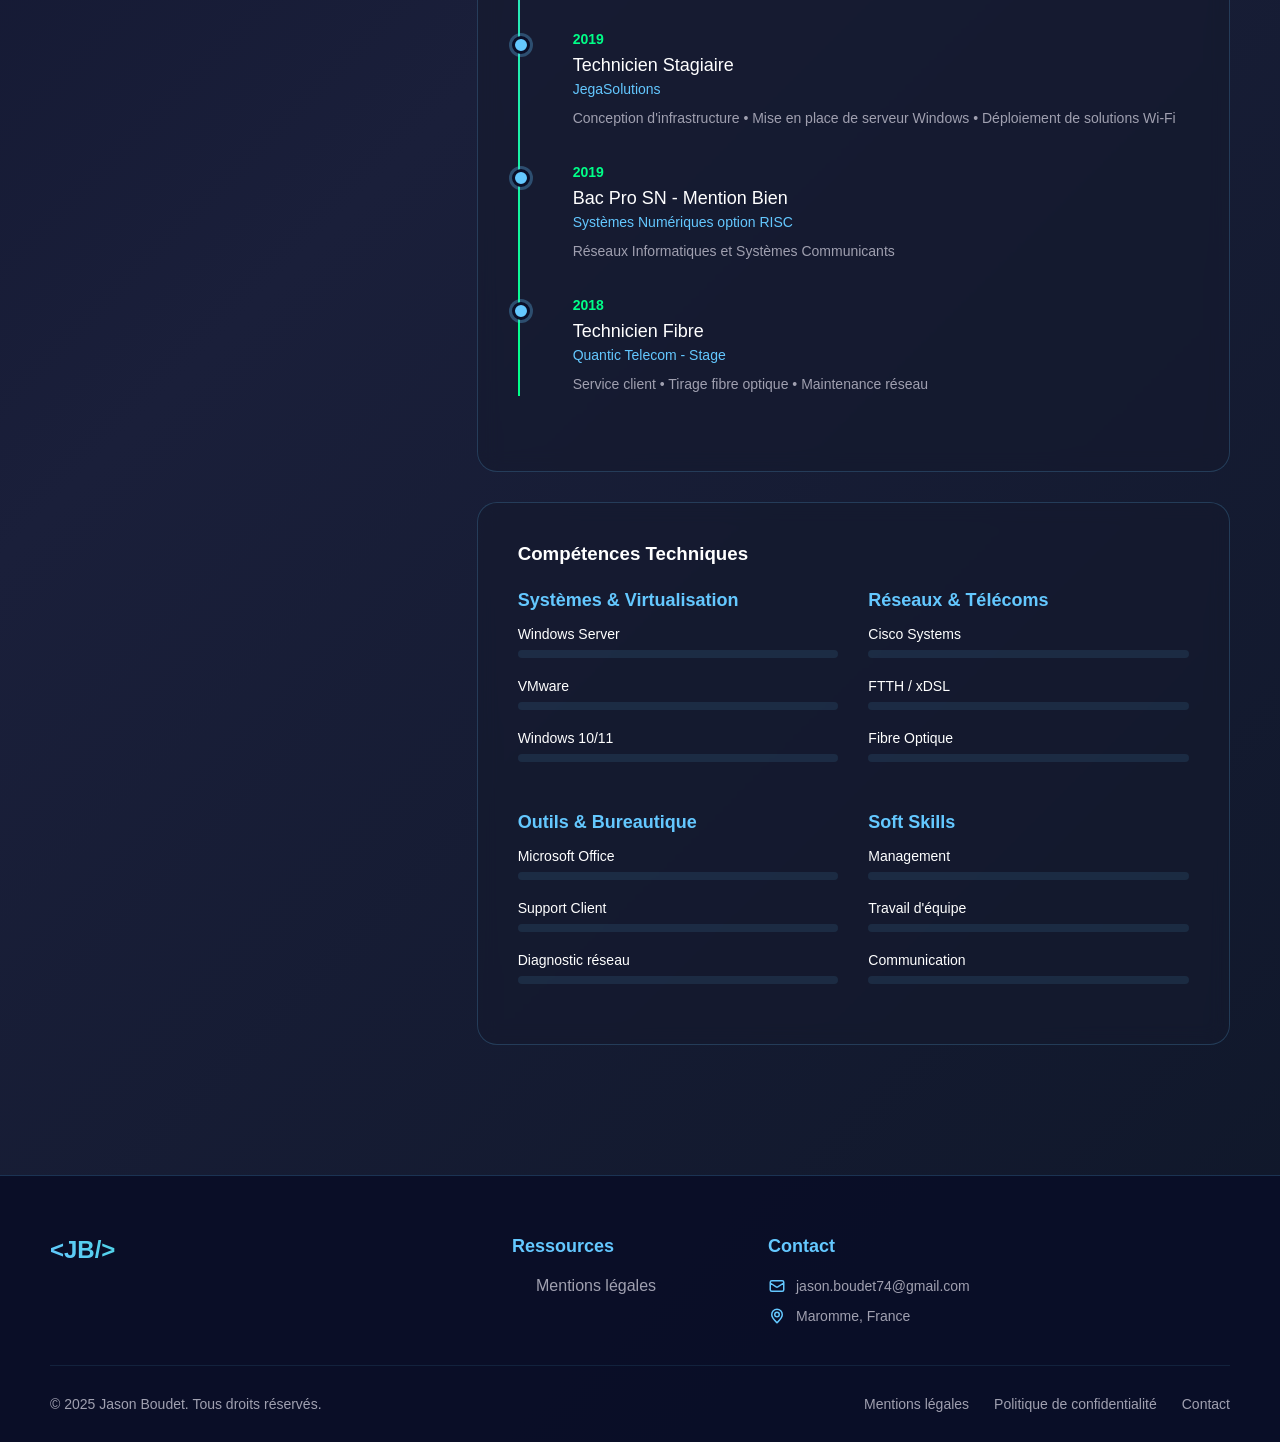
==== commit ffbf5d5d: "Update apropos.html" ====
--- a/apropos.html
+++ b/apropos.html
@@ -296,6 +296,319 @@
         </div>
     </section>
 <script src="apropos.js"></script>
-
+<!-- FOOTER À AJOUTER AVANT </body> SUR TOUTES LES PAGES -->
+
+<style>
+/* Footer Styles */
+.footer {
+    position: relative;
+    z-index: 1;
+    background: rgba(10, 14, 39, 0.95);
+    border-top: 1px solid rgba(100, 200, 255, 0.2);
+    padding: 60px 50px 30px;
+    margin-top: 80px;
+}
+
+.footer-container {
+    max-width: 1400px;
+    margin: 0 auto;
+}
+
+.footer-content {
+    display: grid;
+    grid-template-columns: 2fr 1fr 1fr 1fr;
+    gap: 50px;
+    margin-bottom: 40px;
+}
+
+.footer-about h3 {
+    font-size: 24px;
+    margin-bottom: 15px;
+    background: linear-gradient(45deg, #64c8ff, #00ff88);
+    -webkit-background-clip: text;
+    -webkit-text-fill-color: transparent;
+    background-clip: text;
+}
+
+.footer-about p {
+    color: #a0a0b0;
+    line-height: 1.8;
+    margin-bottom: 20px;
+}
+
+.footer-social {
+    display: flex;
+    gap: 15px;
+    margin-top: 20px;
+}
+
+.social-link {
+    width: 45px;
+    height: 45px;
+    background: rgba(100, 200, 255, 0.1);
+    border: 1px solid rgba(100, 200, 255, 0.3);
+    border-radius: 10px;
+    display: flex;
+    align-items: center;
+    justify-content: center;
+    transition: all 0.3s;
+    text-decoration: none;
+}
+
+.social-link:hover {
+    background: linear-gradient(45deg, #64c8ff, #00ff88);
+    border-color: transparent;
+    transform: translateY(-3px);
+}
+
+.social-link:hover svg {
+    color: #0a0e27;
+}
+
+.social-link svg {
+    width: 22px;
+    height: 22px;
+    color: #64c8ff;
+    transition: color 0.3s;
+}
+
+.footer-section h4 {
+    font-size: 18px;
+    color: #64c8ff;
+    margin-bottom: 20px;
+}
+
+.footer-links {
+    list-style: none;
+}
+
+.footer-links li {
+    margin-bottom: 12px;
+}
+
+.footer-links a {
+    color: #a0a0b0;
+    text-decoration: none;
+    transition: all 0.3s;
+    display: flex;
+    align-items: center;
+    gap: 8px;
+}
+
+.footer-links a:hover {
+    color: #64c8ff;
+    transform: translateX(5px);
+}
+
+.footer-links a::before {
+    content: '→';
+    color: #64c8ff;
+    opacity: 0;
+    transition: opacity 0.3s;
+}
+
+.footer-links a:hover::before {
+    opacity: 1;
+}
+
+.footer-contact-info {
+    display: flex;
+    flex-direction: column;
+    gap: 12px;
+}
+
+.footer-contact-item {
+    display: flex;
+    align-items: center;
+    gap: 10px;
+    color: #a0a0b0;
+    font-size: 14px;
+}
+
+.footer-contact-item svg {
+    width: 18px;
+    height: 18px;
+    color: #64c8ff;
+    flex-shrink: 0;
+}
+
+.footer-contact-item a {
+    color: #a0a0b0;
+    text-decoration: none;
+    transition: color 0.3s;
+}
+
+.footer-contact-item a:hover {
+    color: #64c8ff;
+}
+
+.footer-bottom {
+    padding-top: 30px;
+    border-top: 1px solid rgba(100, 200, 255, 0.1);
+    display: flex;
+    justify-content: space-between;
+    align-items: center;
+    flex-wrap: wrap;
+    gap: 20px;
+}
+
+.footer-copyright {
+    color: #a0a0b0;
+    font-size: 14px;
+}
+
+.footer-legal {
+    display: flex;
+    gap: 25px;
+}
+
+.footer-legal a {
+    color: #a0a0b0;
+    text-decoration: none;
+    font-size: 14px;
+    transition: color 0.3s;
+}
+
+.footer-legal a:hover {
+    color: #64c8ff;
+}
+
+.back-to-top {
+    position: fixed;
+    bottom: 30px;
+    right: 30px;
+    width: 50px;
+    height: 50px;
+    background: linear-gradient(45deg, #64c8ff, #00ff88);
+    border: none;
+    border-radius: 50%;
+    display: flex;
+    align-items: center;
+    justify-content: center;
+    cursor: pointer;
+    opacity: 0;
+    visibility: hidden;
+    transition: all 0.3s;
+    z-index: 999;
+    box-shadow: 0 5px 20px rgba(100, 200, 255, 0.4);
+}
+
+.back-to-top.visible {
+    opacity: 1;
+    visibility: visible;
+}
+
+.back-to-top:hover {
+    transform: translateY(-5px);
+    box-shadow: 0 10px 30px rgba(100, 200, 255, 0.6);
+}
+
+.back-to-top svg {
+    width: 24px;
+    height: 24px;
+    color: #0a0e27;
+}
+
+/* Responsive */
+@media (max-width: 968px) {
+    .footer {
+        padding: 40px 30px 20px;
+    }
+
+    .footer-content {
+        grid-template-columns: 1fr;
+        gap: 40px;
+    }
+
+    .footer-bottom {
+        flex-direction: column;
+        text-align: center;
+    }
+
+    .footer-legal {
+        flex-direction: column;
+        gap: 10px;
+    }
+}
+</style>
+
+<!-- FOOTER HTML -->
+<footer class="footer">
+    <div class="footer-container">
+        <div class="footer-content">
+            <!-- À propos -->
+            <div class="footer-about">
+                <h3>&lt;JB/&gt;</h3>
+            </div>
+
+            <!-- Ressources -->
+            <div class="footer-section">
+                <h4>Ressources</h4>
+                <ul class="footer-links">
+                    <li><a href="mentions-legales.html">Mentions légales</a></li>
+                </ul>
+            </div>
+
+            <!-- Contact -->
+            <div class="footer-section">
+                <h4>Contact</h4>
+                <div class="footer-contact-info">
+                    <div class="footer-contact-item">
+                        <svg viewBox="0 0 24 24" fill="none" xmlns="http://www.w3.org/2000/svg">
+                            <path d="M3 8L10.89 13.26C11.5334 13.672 12.4666 13.672 13.11 13.26L21 8M5 19H19C20.1046 19 21 18.1046 21 17V7C21 5.89543 20.1046 5 19 5H5C3.89543 5 3 5.89543 3 7V17C3 18.1046 3.89543 19 5 19Z" stroke="currentColor" stroke-width="2"/>
+                        </svg>
+                        <a href="mailto:jason.boudet74@gmail.com">jason.boudet74@gmail.com</a>
+                    </div>
+                    <div class="footer-contact-item">
+                        <svg viewBox="0 0 24 24" fill="none" xmlns="http://www.w3.org/2000/svg">
+                            <path d="M12 21C15.5 17.4 19 14.1764 19 10.2C19 6.22355 15.866 3 12 3C8.13401 3 5 6.22355 5 10.2C5 14.1764 8.5 17.4 12 21Z" stroke="currentColor" stroke-width="2"/>
+                            <circle cx="12" cy="10" r="3" stroke="currentColor" stroke-width="2"/>
+                        </svg>
+                        <span>Maromme, France</span>
+                    </div>
+                </div>
+            </div>
+        </div>
+
+        <!-- Footer Bottom -->
+        <div class="footer-bottom">
+            <div class="footer-copyright">
+                © 2025 Jason Boudet. Tous droits réservés.
+            </div>
+            <div class="footer-legal">
+                <a href="mentions-legales.html">Mentions légales</a>
+                <a href="mentions-legales.html#rgpd">Politique de confidentialité</a>
+                <a href="contact.html">Contact</a>
+            </div>
+        </div>
+    </div>
+</footer>
+
+<!-- Bouton retour en haut -->
+<button class="back-to-top" id="backToTop" title="Retour en haut">
+    <svg viewBox="0 0 24 24" fill="none" xmlns="http://www.w3.org/2000/svg">
+        <path d="M12 19V5M12 5L5 12M12 5L19 12" stroke="currentColor" stroke-width="2" stroke-linecap="round" stroke-linejoin="round"/>
+    </svg>
+</button>
+
+<script>
+// Bouton retour en haut
+const backToTopBtn = document.getElementById('backToTop');
+
+window.addEventListener('scroll', () => {
+    if (window.pageYOffset > 300) {
+        backToTopBtn.classList.add('visible');
+    } else {
+        backToTopBtn.classList.remove('visible');
+    }
+});
+
+backToTopBtn.addEventListener('click', () => {
+    window.scrollTo({
+        top: 0,
+        behavior: 'smooth'
+    });
+});
+</script>
 </body>
 </html>
